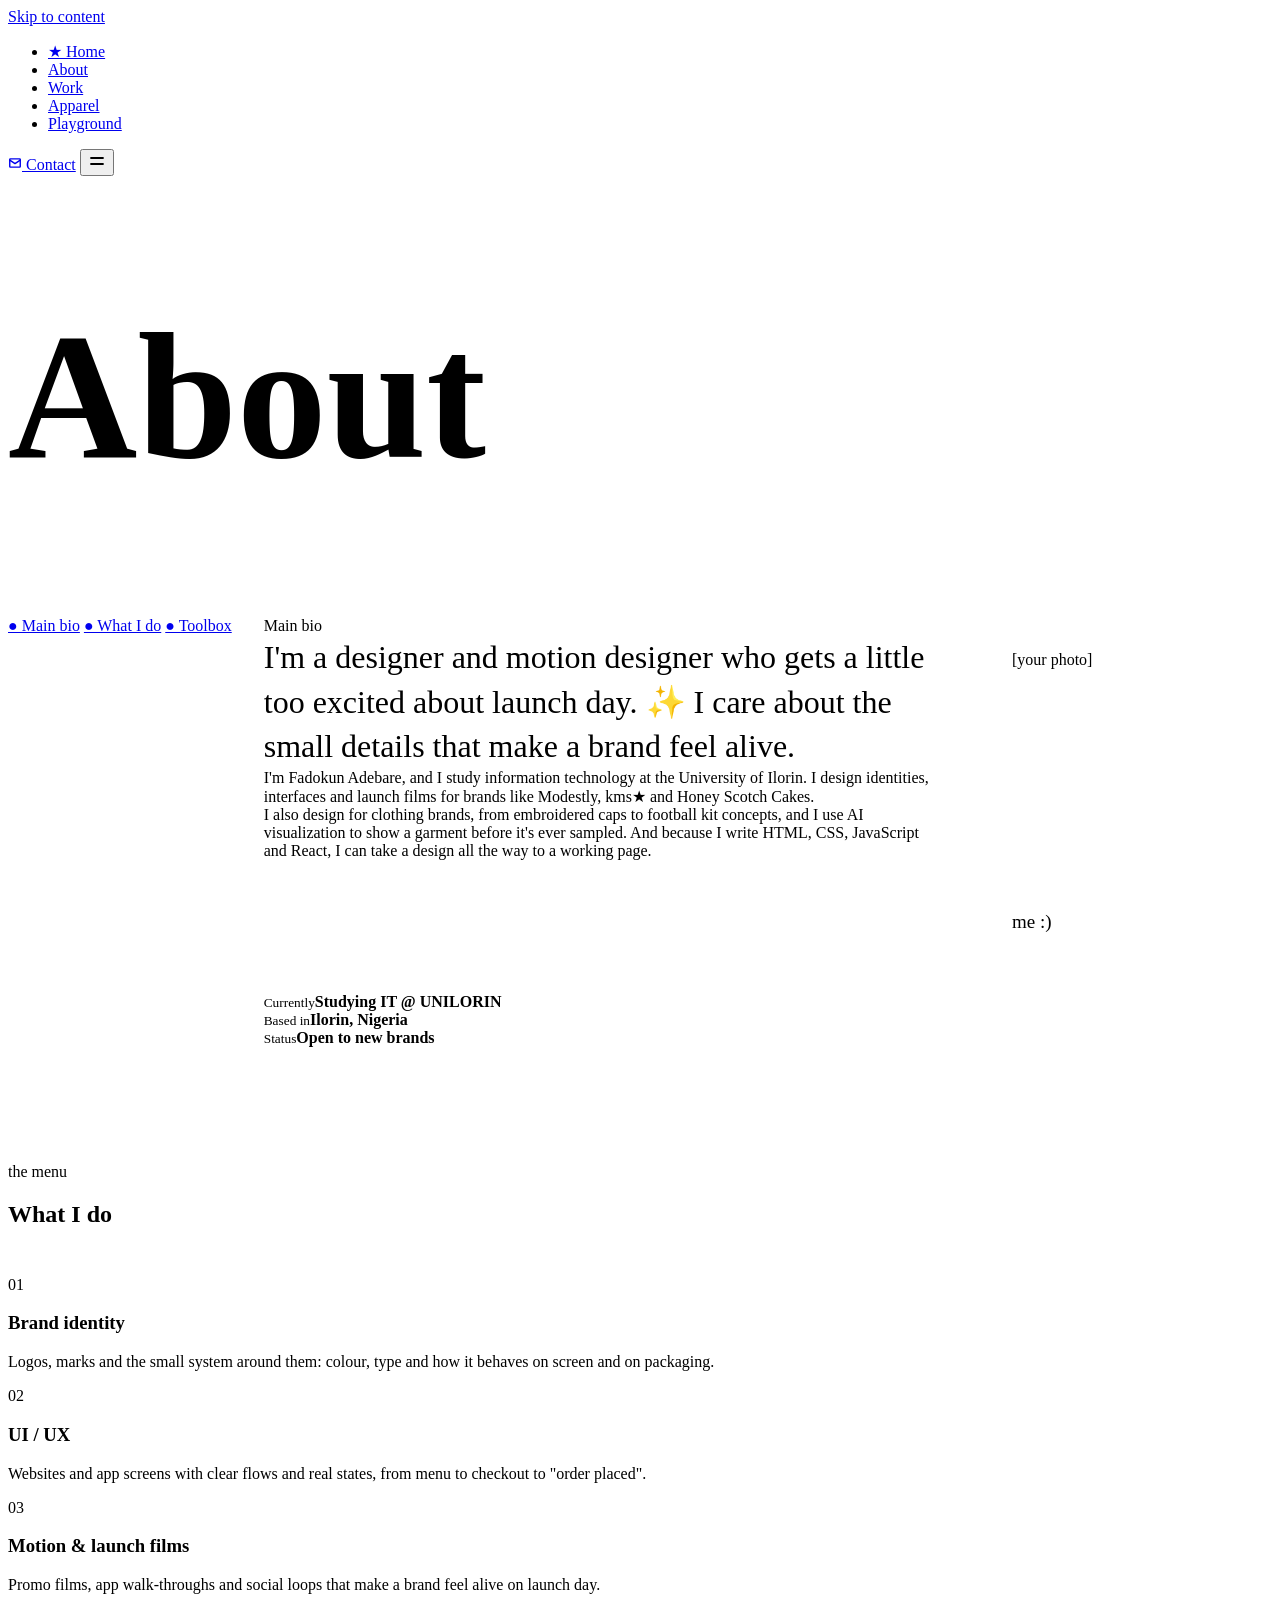
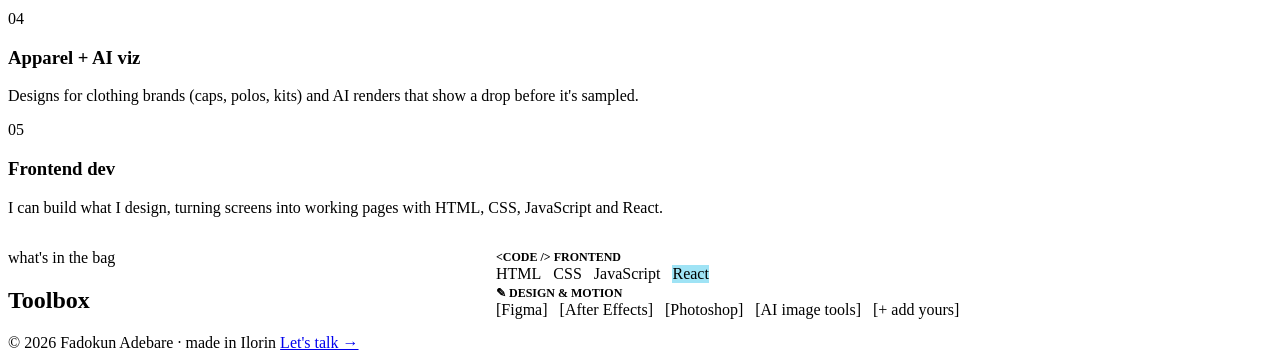
==== about.html @ f9a76da7 "Add files via upload" ====
<!doctype html>
<html lang="en">
<head>
  <meta charset="utf-8">
  <meta name="viewport" content="width=device-width, initial-scale=1">
  <title>About — Fadokun Adebare</title>
  <meta name="description" content="Designer, motion designer and frontend developer studying information technology at the University of Ilorin.">
  <meta property="og:title" content="About — Fadokun Adebare">
  <meta property="og:description" content="Designer, motion designer and frontend developer studying information technology at the University of Ilorin.">
  <meta name="theme-color" content="#F5F4EF">
  <link rel="icon" href="data:image/svg+xml,%3Csvg xmlns='http://www.w3.org/2000/svg' viewBox='0 0 32 32'%3E%3Ccircle cx='16' cy='16' r='14' fill='%23FF4F8B' stroke='%23161616' stroke-width='2'/%3E%3C/svg%3E">
  <link rel="stylesheet" href="css/style.css">
</head>
<body>
  <a class="skip" href="#main">Skip to content</a>
  <header class="site-header">
    <nav class="nav" aria-label="Main">
      <div class="nav-left">
        <a href="index.html" class="logo-dot" aria-label="Fadokun Adebare — home"></a>
        <ul class="nav-links">
        <li><a href="index.html">★ Home</a></li>
        <li><a href="about.html" aria-current="page">About</a></li>
        <li><a href="work.html">Work</a></li>
        <li><a href="apparel.html">Apparel</a></li>
        <li><a href="playground.html">Playground</a></li>
        </ul>
      </div>
      <div class="nav-right">
        <a class="dot-link" href="#" aria-label="Instagram" style="background: var(--yellow)"></a>
        <a class="dot-link" href="#" aria-label="Behance" style="background: var(--pink)"></a>
        <a class="dot-link" href="#" aria-label="LinkedIn" style="background: var(--green)"></a>
        <a class="nav-contact" href="contact.html"><svg aria-hidden="true" width="14" height="14" viewBox="0 0 24 24" fill="none" stroke="currentColor" stroke-width="2.4" stroke-linecap="round" stroke-linejoin="round"><rect x="3" y="5" width="18" height="14" rx="1"></rect><path d="M3 7l9 6 9-6"></path></svg> Contact</a>
        <button class="menu-btn" type="button" aria-label="Menu" aria-expanded="false">
          <svg aria-hidden="true" width="18" height="18" viewBox="0 0 24 24" fill="none" stroke="currentColor" stroke-width="2.4" stroke-linecap="round"><path d="M4 8h16M4 16h16"></path></svg>
        </button>
      </div>
    </nav>
  </header>

  <main id="main">
    <section class="wrap section first">
      <h1 class="pixel" style="font-size: clamp(96px, 14vw, 200px); line-height: .8">About</h1>
    </section>

    <section class="wrap" style="padding-bottom: 100px; display: flex; flex-wrap: wrap; gap: 32px; align-items: flex-start">
      <nav class="side-tabs" aria-label="On this page">
        <a href="#bio" style="background: var(--yellow-soft)">● Main bio</a>
        <a href="#skills" style="background: var(--pink-soft)">● What I do</a>
        <a href="#toolbox" style="background: var(--blue-soft)">● Toolbox</a>
      </nav>

      <div id="bio" class="paper-card reveal" style="flex: 999 1 560px; min-width: 0">
        <span class="label">Main bio</span>
        <div style="display: flex; flex-wrap: wrap; gap: 40px; align-items: flex-start">
          <div class="stack" style="flex: 999 1 380px; min-width: 0; gap: 20px">
            <p class="hand" style="margin: 0; font-size: 32px; line-height: 1.4">I'm a designer and motion designer who gets a little too excited about launch day. ✨ I care about the small details that make a brand feel alive.</p>
            <p class="lead" style="margin: 0">I'm Fadokun Adebare, and I study information technology at the University of Ilorin. I design identities, interfaces and launch films for brands like Modestly, kms★ and Honey Scotch Cakes.</p>
            <p class="lead" style="margin: 0">I also design for clothing brands, from embroidered caps to football kit concepts, and I use AI visualization to show a garment before it's ever sampled. And because I write HTML, CSS, JavaScript and React, I can take a design all the way to a working page.</p>
          </div>
          <figure class="polaroid" style="--r: 4deg; flex: 0 0 auto; padding-bottom: 44px">
            <span class="tape" style="background: rgba(169,196,255,.8)"></span>
            <div class="photo-ph" style="width: 220px; height: 260px">[your photo]</div>
            <figcaption><span class="hand" style="font-size: 19px">me :)</span></figcaption>
          </figure>
        </div>
        <div class="mini-notes">
          <div style="background: var(--mint); --r: -2deg"><small>Currently</small><b>Studying IT @ UNILORIN</b></div>
          <div style="background: var(--yellow-soft); --r: 1.5deg"><small>Based in</small><b>Ilorin, Nigeria</b></div>
          <div style="background: var(--pink-soft); --r: -1deg"><small>Status</small><b>Open to new brands</b></div>
        </div>
      </div>
    </section>

    <section id="skills" class="wrap section">
      <p class="eyebrow">the menu</p>
      <h2 class="pixel h-md" style="margin-bottom: 48px">What I do</h2>
      <div class="grid" style="grid-template-columns: repeat(auto-fit, minmax(min(100%, 240px), 1fr)); gap: 24px">
        <div class="service reveal" style="--sc: var(--yellow)"><span class="num">01</span><h3>Brand identity</h3><p>Logos, marks and the small system around them: colour, type and how it behaves on screen and on packaging.</p></div>
        <div class="service reveal" style="--sc: var(--green)"><span class="num">02</span><h3>UI / UX</h3><p>Websites and app screens with clear flows and real states, from menu to checkout to "order placed".</p></div>
        <div class="service reveal" style="--sc: var(--blue)"><span class="num">03</span><h3>Motion &amp; launch films</h3><p>Promo films, app walk-throughs and social loops that make a brand feel alive on launch day.</p></div>
        <div class="service reveal" style="--sc: var(--lilac)"><span class="num">04</span><h3>Apparel + AI viz</h3><p>Designs for clothing brands (caps, polos, kits) and AI renders that show a drop before it's sampled.</p></div>
        <div class="service reveal" style="--sc: var(--orange)"><span class="num">05</span><h3>Frontend dev</h3><p>I can build what I design, turning screens into working pages with HTML, CSS, JavaScript and React.</p></div>
      </div>
    </section>

    <section id="toolbox" class="wrap section" style="display: flex; flex-wrap: wrap; gap: 40px; align-items: center">
      <div style="flex: 1 1 320px">
        <p class="eyebrow">what's in the bag</p>
        <h2 class="pixel h-md">Toolbox</h2>
      </div>
      <div class="stack" style="flex: 2 1 520px; gap: 24px">
        <div class="stack" style="gap: 10px">
          <span class="mono" style="font-size: 12px; font-weight: 700; text-transform: uppercase">&lt;code /&gt; Frontend</span>
          <div style="display: flex; flex-wrap: wrap; gap: 12px">
            <span class="tool code" style="background: var(--orange)">HTML</span>
            <span class="tool code" style="background: var(--blue-soft)">CSS</span>
            <span class="tool code" style="background: var(--yellow)">JavaScript</span>
            <span class="tool code" style="background: #9FE3F5">React</span>
          </div>
        </div>
        <div class="stack" style="gap: 10px">
          <span class="mono" style="font-size: 12px; font-weight: 700; text-transform: uppercase">✎ Design &amp; motion</span>
          <div style="display: flex; flex-wrap: wrap; gap: 12px">
            <span class="tool">[Figma]</span>
            <span class="tool">[After Effects]</span>
            <span class="tool">[Photoshop]</span>
            <span class="tool">[AI image tools]</span>
            <span class="tool todo">[+ add yours]</span>
          </div>
        </div>
      </div>
    </section>

  </main>

  <footer class="wrap">
    <div class="site-footer">
      <span>© <span data-year>2026</span> Fadokun Adebare · made in Ilorin</span>
      <a href="contact.html">Let's talk →</a>
    </div>
  </footer>
  <script src="js/main.js"></script>
</body>
</html>
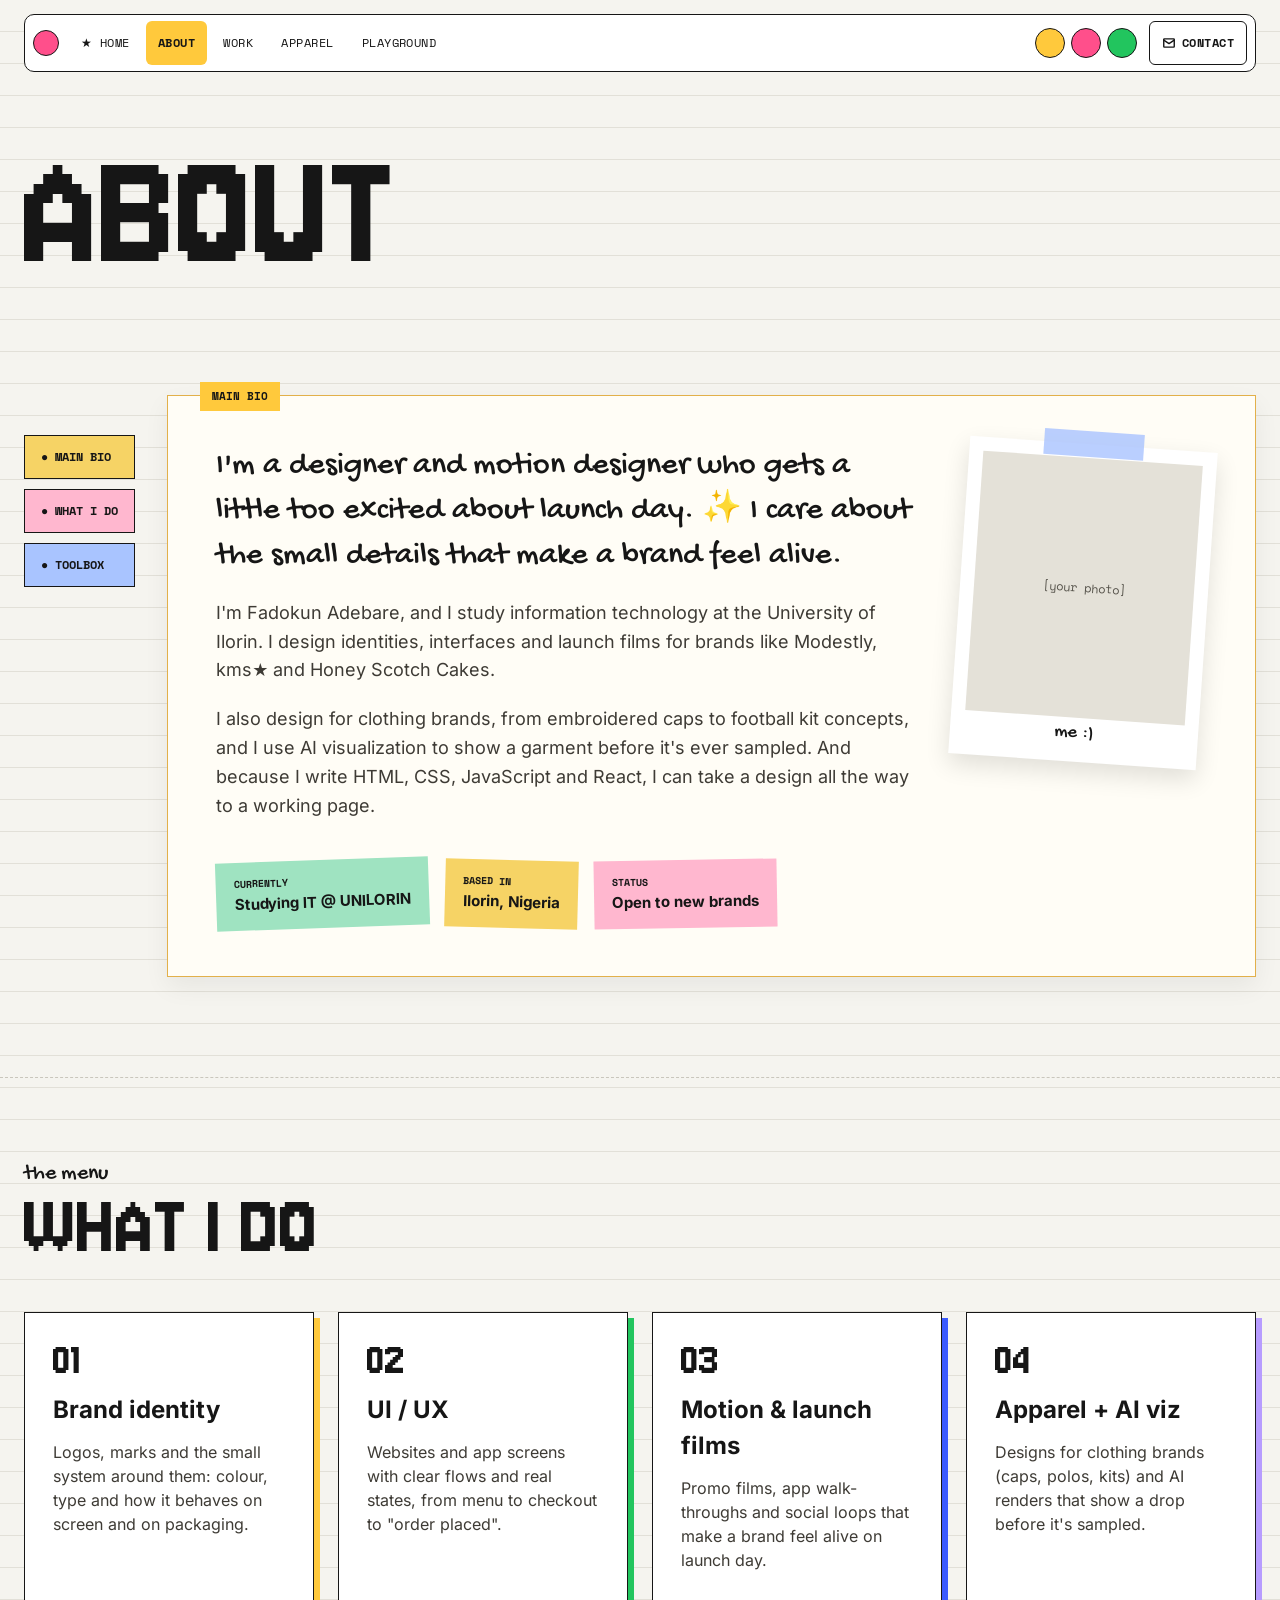
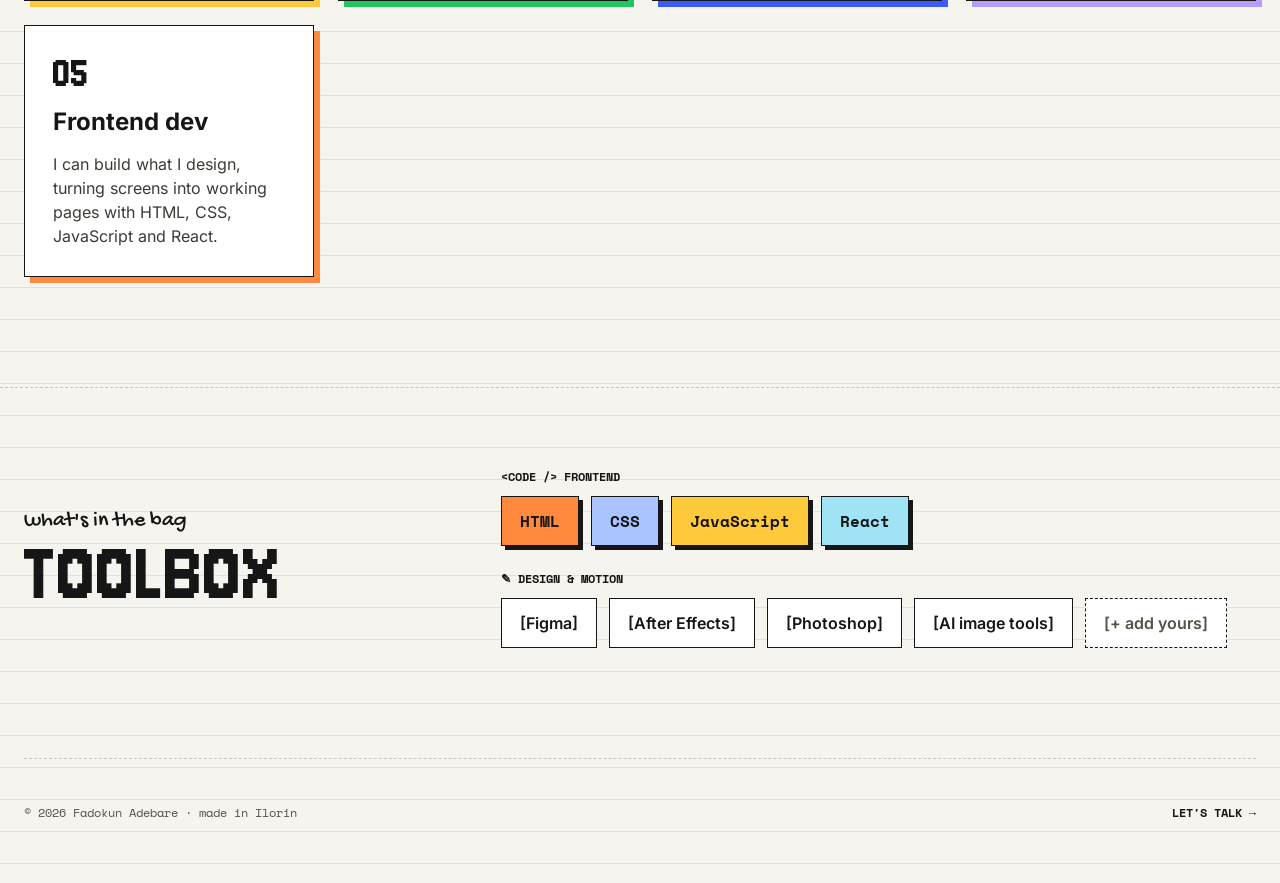
==== commit fc74bcf8: "Add files via upload" ====
--- a/about.html
+++ b/about.html
@@ -17,6 +17,7 @@
     <nav class="nav" aria-label="Main">
       <div class="nav-left">
         <a href="index.html" class="logo-dot" aria-label="Fadokun Adebare — home"></a>
+        <a href="index.html" class="nav-name">Fadokun A.</a>
         <ul class="nav-links">
         <li><a href="index.html">★ Home</a></li>
         <li><a href="about.html" aria-current="page">About</a></li>
--- a/css/style.css
+++ b/css/style.css
@@ -0,0 +1,443 @@
+/* ==========================================================
+   Fadokun Adebare — portfolio
+   Scrapbook / notebook theme
+   ========================================================== */
+
+/* Self-hosted fonts (SIL Open Font License) */
+@font-face { font-family: 'Jersey 10'; src: url('../fonts/jersey-10-latin-400-normal.woff2') format('woff2'); font-weight: 400; font-display: swap; }
+@font-face { font-family: 'Gochi Hand'; src: url('../fonts/gochi-hand-latin-400-normal.woff2') format('woff2'); font-weight: 400; font-display: swap; }
+@font-face { font-family: 'Space Mono'; src: url('../fonts/space-mono-latin-400-normal.woff2') format('woff2'); font-weight: 400; font-display: swap; }
+@font-face { font-family: 'Space Mono'; src: url('../fonts/space-mono-latin-700-normal.woff2') format('woff2'); font-weight: 700; font-display: swap; }
+@font-face { font-family: 'Inter'; src: url('../fonts/inter-latin-400-normal.woff2') format('woff2'); font-weight: 400; font-display: swap; }
+@font-face { font-family: 'Inter'; src: url('../fonts/inter-latin-500-normal.woff2') format('woff2'); font-weight: 500; font-display: swap; }
+@font-face { font-family: 'Inter'; src: url('../fonts/inter-latin-600-normal.woff2') format('woff2'); font-weight: 600; font-display: swap; }
+@font-face { font-family: 'Inter'; src: url('../fonts/inter-latin-700-normal.woff2') format('woff2'); font-weight: 700; font-display: swap; }
+
+:root {
+  --paper: #F5F4EF;
+  --line: #E2E0D8;
+  --ink: #161616;
+  --ink-2: #3E3B35;
+  --muted: #55524A;
+  --dash: #C9C6BC;
+
+  --yellow: #FFC93C;
+  --yellow-soft: #F6D365;
+  --pink: #FF4F8B;
+  --pink-soft: #FFB7CF;
+  --green: #22C55E;
+  --mint: #9FE3C1;
+  --blue: #3B5BFF;
+  --blue-soft: #A9C4FF;
+  --sky: #C9E8FF;
+  --lilac: #B79CFF;
+  --lilac-soft: #E2D8FF;
+  --orange: #FF8A3D;
+  --red: #FF5A36;
+
+  --f-pixel: 'Jersey 10', monospace;
+  --f-hand: 'Gochi Hand', cursive;
+  --f-mono: 'Space Mono', monospace;
+  --f-body: 'Inter', system-ui, sans-serif;
+
+  --max: 1320px;
+}
+
+* { box-sizing: border-box; }
+html { scroll-behavior: smooth; }
+body {
+  margin: 0;
+  background-color: var(--paper);
+  background-image: repeating-linear-gradient(to bottom, transparent 0, transparent 31px, var(--line) 31px, var(--line) 32px);
+  color: var(--ink);
+  font-family: var(--f-body);
+  font-size: 16px;
+  line-height: 1.5;
+  overflow-x: hidden;
+  -webkit-font-smoothing: antialiased;
+}
+img { display: block; max-width: 100%; }
+a { color: var(--ink); text-decoration: none; }
+a:hover { color: var(--blue); }
+:focus-visible { outline: 3px solid var(--blue); outline-offset: 3px; }
+.skip { position: absolute; left: -999px; top: 8px; background: var(--ink); color: #fff; padding: 10px 14px; z-index: 100; }
+.skip:focus { left: 8px; color: #fff; }
+
+/* ---------- type helpers ---------- */
+.pixel { font-family: var(--f-pixel); font-weight: 400; line-height: 0.82; text-transform: uppercase; margin: 0; }
+.hand { font-family: var(--f-hand); }
+.mono { font-family: var(--f-mono); }
+.eyebrow { margin: 0; font-family: var(--f-hand); font-size: 22px; }
+.h-xl { font-size: clamp(64px, 13vw, 190px); }
+.h-lg { font-size: clamp(64px, 9vw, 130px); }
+.h-md { font-size: clamp(56px, 7vw, 100px); }
+.lead { font-size: 18px; line-height: 1.6; color: var(--ink-2); }
+.muted { color: var(--muted); }
+.tag {
+  display: inline-flex; align-items: center; gap: 8px;
+  padding: 6px 12px; font-family: var(--f-mono); font-size: 12px; font-weight: 700; text-transform: uppercase;
+}
+.tag .dot { width: 8px; height: 8px; border-radius: 50%; background: currentColor; }
+
+/* ---------- layout ---------- */
+.wrap { max-width: var(--max); margin: 0 auto; padding-left: 24px; padding-right: 24px; }
+.section { padding-top: 80px; padding-bottom: 110px; border-top: 1.5px dashed var(--dash); }
+.section.first { border-top: 0; padding-top: 56px; }
+.center { text-align: center; }
+.row-between { display: flex; flex-wrap: wrap; gap: 20px; justify-content: space-between; align-items: flex-end; }
+.stack { display: flex; flex-direction: column; }
+
+/* ---------- nav ---------- */
+.site-header { position: sticky; top: 0; z-index: 50; padding: 14px 24px; }
+.nav {
+  max-width: var(--max); margin: 0 auto; background: #fff; border: 1.5px solid var(--ink); border-radius: 10px;
+  padding: 6px 8px; display: flex; gap: 8px; align-items: center; justify-content: space-between;
+  font-family: var(--f-mono); font-size: 12px; text-transform: uppercase; letter-spacing: 0.04em;
+}
+.nav-left { display: flex; align-items: center; gap: 4px; }
+.logo-dot { width: 26px; height: 26px; border-radius: 50%; background: var(--pink); border: 1.5px solid var(--ink); margin-right: 6px; flex: none; transition: transform .3s; }
+.logo-dot:hover { transform: rotate(180deg) scale(1.1); }
+.nav-links { display: flex; gap: 4px; align-items: center; list-style: none; margin: 0; padding: 0; }
+.nav-links a, .nav-contact {
+  padding: 10px 12px; border-radius: 6px; min-height: 44px; display: inline-flex; align-items: center; gap: 6px;
+}
+.nav-links a[aria-current="page"] { background: var(--yellow); font-weight: 700; }
+.nav-links a:hover { background: #F2F0E8; color: var(--ink); }
+.nav-right { display: flex; align-items: center; gap: 6px; }
+.dot-link { width: 30px; height: 30px; border-radius: 50%; border: 1.5px solid var(--ink); display: inline-block; transition: transform .2s; }
+.dot-link:hover { transform: translateY(-3px); }
+.nav-contact { border: 1.5px solid var(--ink); font-weight: 700; margin-left: 6px; }
+.nav-contact[aria-current="page"] { background: var(--yellow); }
+.menu-btn { display: none; width: 44px; height: 44px; border: 0; border-radius: 6px; background: var(--yellow); cursor: pointer; align-items: center; justify-content: center; }
+
+@media (max-width: 860px) {
+  .nav { flex-wrap: wrap; }
+  .nav-left { display: contents; }
+  .logo-dot { order: 1; }
+  .nav-right { order: 2; margin-left: auto; }
+  .menu-btn { display: inline-flex; }
+  .nav-right .dot-link { display: none; }
+  .nav-links { display: none; width: 100%; flex-direction: column; align-items: stretch; order: 3; padding: 6px 0; }
+  .nav.open .nav-links { display: flex; }
+  .nav-links a { font-size: 14px; }
+  .nav-contact { margin-left: 0; }
+}
+
+/* ---------- buttons ---------- */
+.btn {
+  display: inline-flex; align-items: center; gap: 10px; padding: 14px 22px; min-height: 44px; border-radius: 6px;
+  font-family: var(--f-mono); font-size: 13px; font-weight: 700; text-transform: uppercase; letter-spacing: 0.06em;
+  border: 1.5px solid var(--ink); cursor: pointer; transition: transform .15s, box-shadow .15s;
+}
+.btn:hover { transform: translate(-2px, -2px); box-shadow: 4px 4px 0 var(--ink); }
+.btn-dark { background: var(--ink); color: #fff; }
+.btn-dark:hover { color: #fff; }
+.btn-dark .sq { width: 14px; height: 14px; background: var(--blue); }
+.btn-light { background: #fff; color: var(--ink); }
+
+/* ---------- hero ---------- */
+.hero { position: relative; padding: 96px 24px 120px; display: flex; flex-direction: column; align-items: center; text-align: center; }
+.hero .avatar { position: absolute; border-radius: 50%; border: 3px solid #fff; box-shadow: 0 0 0 1.5px var(--ink); animation: bob 5s ease-in-out infinite; }
+.hero .a1 { left: 9%; top: 300px; width: 64px; height: 64px; background: #FFB27A; }
+.hero .a2 { right: 10%; top: 330px; width: 56px; height: 56px; background: var(--blue-soft); animation-delay: -2s; }
+.name-wrap { position: relative; padding: 20px 64px 0; }
+.sticker { position: absolute; padding: 6px 12px; white-space: nowrap; animation: bob 6s ease-in-out infinite; }
+.sticker.m { font-family: var(--f-mono); font-size: 12px; font-weight: 700; text-transform: uppercase; }
+.sticker.h { font-family: var(--f-hand); font-size: 18px; }
+.s1 { left: -60px; top: -18px; --r: -6deg; background: var(--mint); }
+.s2 { right: -80px; top: -10px; --r: 5deg; background: var(--yellow-soft); animation-delay: -1.5s; }
+.s3 { left: -110px; bottom: 6px; --r: -4deg; background: var(--yellow); animation-delay: -3s; }
+.s4 { right: -96px; bottom: 0; --r: 6deg; background: var(--sky); animation-delay: -4.5s; }
+.select-frame { position: relative; border: 1.5px solid var(--red); padding: 18px 36px 6px; }
+.select-frame i { position: absolute; width: 10px; height: 10px; background: #fff; border: 1.5px solid var(--red); }
+.select-frame i:nth-child(1) { left: -6px; top: -6px; }
+.select-frame i:nth-child(2) { right: -6px; top: -6px; }
+.select-frame i:nth-child(3) { left: -6px; bottom: -6px; }
+.select-frame i:nth-child(4) { right: -6px; bottom: -6px; }
+.hero h1 { font-size: clamp(64px, 12vw, 176px); letter-spacing: 0.01em; }
+.status { margin: 14px 0 0; font-family: var(--f-mono); font-size: 12px; text-transform: uppercase; letter-spacing: 0.06em; display: flex; gap: 8px; align-items: center; justify-content: center; }
+.status .live { width: 8px; height: 8px; border-radius: 50%; background: var(--green); animation: pulse 1.8s infinite; }
+.hero-line { margin: 56px 0 0; max-width: 640px; font-size: clamp(28px, 3.4vw, 44px); font-weight: 600; letter-spacing: -0.03em; line-height: 1.15; }
+.hero-ctas { margin-top: 36px; display: flex; flex-wrap: wrap; gap: 12px; justify-content: center; }
+
+@media (max-width: 760px) {
+  .hero { padding: 56px 20px 80px; }
+  .hero .avatar { display: none; }
+  .name-wrap { padding: 24px 0 0; }
+  .s1 { left: -6px; top: -14px; } .s2, .s3, .s4 { display: none; }
+}
+
+/* ---------- cards / grids ---------- */
+.grid { display: grid; gap: 28px; }
+.grid-3 { grid-template-columns: repeat(auto-fit, minmax(min(100%, 320px), 1fr)); }
+.grid-2 { grid-template-columns: repeat(auto-fit, minmax(min(100%, 520px), 1fr)); gap: 56px 40px; }
+.thumb { border: 1.5px solid var(--ink); width: 100%; height: 360px; object-fit: cover; transition: transform .3s; }
+.card-link { display: flex; flex-direction: column; gap: 12px; }
+.card-link:hover .thumb, .card-link:hover .frame { transform: rotate(-1deg) scale(1.01); }
+.card-title { font-size: 20px; font-weight: 600; }
+.card-meta { margin-top: -8px; font-family: var(--f-mono); font-size: 12px; color: var(--muted); text-transform: uppercase; }
+.duo { display: flex; overflow: hidden; border: 1.5px solid var(--ink); }
+.duo img { min-width: 0; height: 100%; object-fit: cover; }
+
+/* project card (work page) */
+.project { display: flex; flex-direction: column; gap: 14px; }
+.project[hidden] { display: none; }
+.project .frame { height: 440px; padding: 18px; transition: transform .3s; }
+.project .duo { height: 100%; }
+.project h3 { margin: 0; font-size: 26px; letter-spacing: -0.02em; }
+.project .cta { font-family: var(--f-mono); font-size: 12px; font-weight: 700; text-transform: uppercase; text-decoration: underline; }
+.project p { margin: -6px 0 0; color: var(--ink-2); }
+
+/* filters */
+.filters { margin-top: 36px; display: flex; flex-wrap: wrap; gap: 10px; align-items: center; }
+.chip {
+  padding: 10px 18px; min-height: 44px; border: 1.5px solid var(--ink); border-radius: 999px; background: #fff; color: var(--ink);
+  font-family: var(--f-mono); font-size: 12px; font-weight: 700; text-transform: uppercase; cursor: pointer; transition: background .15s, transform .15s;
+}
+.chip:hover { transform: translateY(-2px); }
+.chip[aria-pressed="true"] { background: var(--yellow); }
+
+/* sticky notes */
+.notes { display: flex; flex-wrap: wrap; gap: 28px; justify-content: center; }
+.note {
+  width: 220px; height: 220px; padding: 20px; box-shadow: 0 8px 18px rgba(0,0,0,.12);
+  display: flex; flex-direction: column; justify-content: space-between; text-align: left;
+  transform: rotate(var(--r, 0deg)); transition: transform .2s, box-shadow .2s;
+}
+.note:hover { transform: rotate(0deg) translateY(-6px); box-shadow: 0 16px 28px rgba(0,0,0,.16); color: var(--ink); }
+.note .num { font-family: var(--f-pixel); font-size: 56px; line-height: .8; }
+.note b { display: block; font-size: 22px; }
+.note span.hand { font-size: 18px; }
+
+/* tape strips */
+.tapes { display: flex; flex-wrap: wrap; gap: 20px; justify-content: center; }
+.tapes span { padding: 10px 26px; font-weight: 700; font-size: 18px; transform: rotate(var(--r, 0deg)); }
+
+/* polaroids */
+.polaroid { margin: 0; background: #fff; padding: 14px 14px 56px; box-shadow: 0 10px 24px rgba(0,0,0,.12); position: relative; transform: rotate(var(--r, 0deg)); transition: transform .3s; }
+.polaroid:hover { transform: rotate(0deg) scale(1.02); }
+.polaroid figcaption { position: absolute; left: 16px; right: 16px; bottom: 14px; display: flex; flex-direction: column; align-items: center; gap: 2px; text-align: center; }
+.polaroid figcaption .hand { font-size: 22px; }
+.polaroid figcaption .mono { font-size: 11px; text-transform: uppercase; color: var(--muted); }
+.tape { position: absolute; width: 100px; height: 26px; left: 50%; top: -13px; margin-left: -50px; z-index: 2; }
+.photo-ph { background: #E4E1D8; display: flex; align-items: center; justify-content: center; font-family: var(--f-mono); font-size: 12px; color: var(--muted); }
+
+/* pinboard */
+.pinboard { display: flex; flex-wrap: wrap; gap: 48px 36px; justify-content: center; align-items: center; }
+.pin { margin: 0; position: relative; transform: rotate(var(--r, 0deg)); transition: transform .25s; }
+.pin:hover { transform: rotate(0deg) scale(1.04); z-index: 3; }
+.pin::before { content: ""; position: absolute; left: 50%; top: -9px; width: 18px; height: 18px; margin-left: -9px; border-radius: 50%; background: var(--pc, var(--pink)); border: 1.5px solid var(--ink); z-index: 2; }
+.pin img { box-shadow: 0 10px 22px rgba(0,0,0,.14); object-fit: cover; }
+.pin figcaption { position: absolute; bottom: -16px; left: -10px; padding: 4px 10px; font-family: var(--f-hand); font-size: 17px; }
+
+/* about */
+.side-tabs { display: flex; flex-direction: column; gap: 10px; padding-top: 40px; }
+.side-tabs a { padding: 10px 16px; border: 1.5px solid var(--ink); font-family: var(--f-mono); font-size: 12px; font-weight: 700; text-transform: uppercase; min-height: 44px; display: flex; align-items: center; }
+.paper-card { background: #FFFDF6; border: 1.5px solid #E2B04A; padding: 48px; position: relative; box-shadow: 0 10px 24px rgba(0,0,0,.06); }
+.paper-card .label { position: absolute; left: 32px; top: -14px; padding: 6px 12px; background: var(--yellow); font-family: var(--f-mono); font-size: 11px; font-weight: 700; text-transform: uppercase; }
+.mini-notes { margin-top: 40px; display: flex; flex-wrap: wrap; gap: 16px; }
+.mini-notes div { padding: 14px 18px; transform: rotate(var(--r, 0deg)); }
+.mini-notes small { display: block; font-family: var(--f-mono); font-size: 10px; font-weight: 700; text-transform: uppercase; }
+.mini-notes b { font-size: 15px; }
+.service { background: #fff; border: 1.5px solid var(--ink); padding: 28px; display: flex; flex-direction: column; gap: 12px; box-shadow: 6px 6px 0 var(--sc, var(--yellow)); transition: transform .2s, box-shadow .2s; }
+.service:hover { transform: translate(-3px, -3px); box-shadow: 9px 9px 0 var(--sc, var(--yellow)); }
+.service .num { font-family: var(--f-pixel); font-size: 48px; line-height: .8; }
+.service h3 { margin: 0; font-size: 24px; }
+.service p { margin: 0; color: var(--ink-2); }
+.tool { padding: 12px 18px; border: 1.5px solid var(--ink); font-weight: 600; background: #fff; }
+.tool.code { font-family: var(--f-mono); font-weight: 700; box-shadow: 4px 4px 0 var(--ink); }
+.tool.todo { border-style: dashed; color: var(--muted); }
+
+/* case study */
+.info-notes { display: grid; grid-template-columns: repeat(2, minmax(0, 1fr)); gap: 14px; margin: 0; }
+.info-notes div { padding: 12px 14px; transform: rotate(var(--r, 0deg)); }
+.info-notes dt { font-family: var(--f-mono); font-size: 10px; font-weight: 700; text-transform: uppercase; }
+.info-notes dd { margin: 4px 0 0; font-size: 14px; }
+.split { display: flex; flex-wrap: wrap; gap: 56px; align-items: center; }
+.split > * { flex: 1 1 400px; min-width: 0; }
+.split.rev { flex-wrap: wrap-reverse; }
+.step-label { align-self: flex-start; padding: 6px 12px; font-family: var(--f-mono); font-size: 11px; font-weight: 700; text-transform: uppercase; }
+
+/* apparel callouts */
+.annotated { position: relative; }
+.callout { position: absolute; padding: 6px 10px; font-family: var(--f-hand); font-size: 17px; transform: rotate(var(--r, 0deg)); }
+@media (max-width: 600px) { .callout { font-size: 14px; } }
+
+/* process notes */
+.proc { padding: 28px; display: flex; flex-direction: column; gap: 10px; transform: rotate(var(--r, 0deg)); }
+.proc .num { font-family: var(--f-pixel); font-size: 56px; line-height: .8; }
+.proc h3 { margin: 0; font-size: 22px; }
+.proc p { margin: 0; font-size: 15px; }
+
+/* contact */
+.brief { background: #fff; border: 1.5px solid var(--ink); padding: 36px; display: flex; flex-direction: column; gap: 28px; }
+.brief fieldset { margin: 0; padding: 0; border: 0; }
+.brief legend, .brief label { font-family: var(--f-mono); font-size: 12px; font-weight: 700; text-transform: uppercase; margin-bottom: 12px; display: block; padding: 0; }
+.brief input, .brief textarea { width: 100%; padding: 12px; border: 1.5px solid var(--ink); background: #FFFBEB; font-family: var(--f-body); font-size: 15px; min-height: 44px; }
+.brief textarea { resize: vertical; }
+.pick {
+  padding: 10px 16px; min-height: 44px; border: 1.5px solid var(--ink); background: #fff; color: var(--ink);
+  font-family: var(--f-body); font-size: 14px; font-weight: 600; cursor: pointer; transition: background .15s, box-shadow .15s, transform .15s;
+}
+.pick[aria-pressed="true"] { background: var(--pc, var(--yellow)); box-shadow: 3px 3px 0 var(--ink); transform: translate(-1px, -1px); }
+.picks { display: flex; flex-wrap: wrap; gap: 10px; }
+.sticky-brief { position: relative; transform: rotate(2.5deg); }
+.sticky-brief .body { background: #F6E3A1; padding: 40px 30px 34px; box-shadow: 0 14px 28px rgba(0,0,0,.14); display: flex; flex-direction: column; gap: 14px; font-family: var(--f-hand); font-size: 23px; line-height: 1.4; }
+.sticky-brief mark { background: #fff; padding: 0 4px; }
+.sent { align-self: flex-start; padding: 6px 12px; background: var(--green); font-family: var(--f-mono); font-size: 12px; font-weight: 700; text-transform: uppercase; transform: rotate(-3deg); }
+.contact-line { display: inline-flex; align-items: center; gap: 8px; padding: 10px 16px; min-height: 44px; border: 1.5px solid var(--ink); background: #fff; font-family: var(--f-mono); font-size: 14px; font-weight: 700; }
+.socials { display: flex; gap: 6px; background: #fff; border: 1.5px solid var(--ink); border-radius: 8px; padding: 6px; }
+.socials a { padding: 10px 14px; font-family: var(--f-mono); font-size: 11px; font-weight: 700; text-transform: uppercase; min-height: 44px; display: inline-flex; align-items: center; }
+
+/* black CTA band */
+.band { display: flex; flex-wrap: wrap; gap: 20px; justify-content: space-between; align-items: center; background: var(--ink); color: #fff; padding: 48px 40px; position: relative; }
+.band:hover { color: #fff; }
+.band .pill { padding: 14px 22px; background: var(--yellow); color: var(--ink); font-family: var(--f-mono); font-size: 13px; font-weight: 700; text-transform: uppercase; }
+
+/* footer */
+.site-footer { border-top: 1.5px dashed var(--dash); padding-top: 32px; padding-bottom: 48px; display: flex; flex-wrap: wrap; gap: 16px; justify-content: space-between; align-items: center; font-family: var(--f-mono); font-size: 12px; color: var(--muted); }
+.site-footer a { font-weight: 700; text-transform: uppercase; min-height: 44px; display: inline-flex; align-items: center; }
+
+/* ---------- motion ---------- */
+@keyframes bob { 0%, 100% { transform: rotate(var(--r, 0deg)) translateY(0); } 50% { transform: rotate(var(--r, 0deg)) translateY(-6px); } }
+@keyframes pulse { 0% { box-shadow: 0 0 0 0 rgba(34,197,94,.6); } 70% { box-shadow: 0 0 0 8px rgba(34,197,94,0); } 100% { box-shadow: 0 0 0 0 rgba(34,197,94,0); } }
+.reveal { opacity: 0; translate: 0 24px; transition: opacity .6s ease, translate .6s ease, transform .3s; }
+.reveal.in { opacity: 1; translate: 0 0; }
+@media (prefers-reduced-motion: reduce) {
+  *, *::before, *::after { animation: none !important; transition: none !important; }
+  .reveal { opacity: 1; translate: none; }
+  html { scroll-behavior: auto; }
+}
+
+/* ---------- kms case study ---------- */
+.phone-band { position: relative; overflow: hidden; background: #154A2C; border: 1.5px solid var(--ink); padding: 72px 24px 56px; }
+.band-word { position: absolute; left: 0; right: 0; top: 50%; transform: translateY(-50%); text-align: center; font-family: var(--f-pixel); font-size: clamp(80px, 12vw, 180px); line-height: .85; color: rgba(242,194,48,.14); text-transform: uppercase; pointer-events: none; }
+.phones { position: relative; display: flex; justify-content: center; gap: clamp(8px, 2vw, 32px); flex-wrap: wrap; }
+.phones img { width: clamp(140px, 19vw, 260px); height: auto; transform: rotate(var(--r, 0deg)) translateY(var(--y, 0)); filter: drop-shadow(0 18px 28px rgba(0,0,0,.35)); transition: transform .35s; }
+.phones img:hover { transform: rotate(0deg) translateY(calc(var(--y, 0px) - 10px)) scale(1.03); }
+.phone-solo { border: 1.5px solid var(--ink); padding: 40px 24px; display: flex; justify-content: center; }
+.phone-solo img { width: min(300px, 70vw); height: auto; filter: drop-shadow(0 16px 26px rgba(0,0,0,.3)); }
+
+/* ---------- video ---------- */
+.film-frame { margin: 0; flex: 0 1 440px; position: relative; background: #fff; padding: 14px 14px 52px; box-shadow: 0 14px 30px rgba(0,0,0,.16); transform: rotate(-1.5deg); }
+.film-frame video { display: block; width: 100%; aspect-ratio: 4 / 5; object-fit: cover; background: #154A2C; }
+.film-frame figcaption { position: absolute; left: 0; right: 0; bottom: 14px; text-align: center; font-size: 20px; }
+.film-sticker { position: absolute; right: -14px; top: 26px; z-index: 2; padding: 6px 12px; background: var(--pink); font-family: var(--f-mono); font-size: 11px; font-weight: 700; text-transform: uppercase; transform: rotate(6deg); }
+.film-beats { display: flex; flex-wrap: wrap; gap: 8px; margin-top: 6px; }
+.film-beats span { padding: 6px 12px; font-family: var(--f-mono); font-size: 11px; font-weight: 700; text-transform: uppercase; }
+section[id], [id].paper-card { scroll-margin-top: 96px; }
+
+/* ---------- modestly case study ---------- */
+.mdly-band { position: relative; overflow: hidden; background: #1E1A16; border: 1.5px solid var(--ink); padding: clamp(28px, 5vw, 64px); display: flex; flex-wrap: wrap; gap: clamp(28px, 5vw, 64px); align-items: center; }
+.mdly-word { position: absolute; left: -2%; right: -2%; top: 50%; transform: translateY(-50%) rotate(-4deg); font-family: Georgia, 'Times New Roman', serif; font-style: italic; font-size: clamp(64px, 10vw, 150px); line-height: 1; color: transparent; -webkit-text-stroke: 1px rgba(201,162,74,.22); white-space: nowrap; pointer-events: none; }
+.mdly-phone { margin: 0 auto; position: relative; flex: 0 1 340px; padding: 10px; background: #0c0a08; border-radius: 44px; box-shadow: 0 30px 60px rgba(0,0,0,.5), 0 0 0 1.5px #3a332b; }
+.mdly-phone video { display: block; width: 100%; aspect-ratio: 9 / 16; object-fit: cover; border-radius: 34px; background: #1E1A16; }
+.mdly-copy { position: relative; flex: 1 1 360px; min-width: 0; }
+.flow-strip { list-style: none; margin: 0; padding: 12px max(24px, calc((100vw - 1320px) / 2 + 24px)) 28px; display: flex; gap: 22px; overflow-x: auto; scroll-snap-type: x mandatory; scrollbar-width: thin; }
+.flow-strip li { flex: 0 0 clamp(170px, 20vw, 230px); scroll-snap-align: start; display: flex; flex-direction: column; gap: 12px; }
+.flow-strip li:nth-child(odd) img { transform: rotate(-1.5deg); }
+.flow-strip li:nth-child(even) img { transform: rotate(1.5deg); }
+.flow-strip img { width: 100%; height: auto; filter: drop-shadow(0 12px 18px rgba(0,0,0,.18)); transition: transform .3s; }
+.flow-strip li:hover img { transform: rotate(0deg) translateY(-6px); }
+.flow-strip span { font-family: var(--f-hand); font-size: 20px; text-align: center; }
+.flow-strip b { font-family: var(--f-pixel); font-weight: 400; font-size: 26px; margin-right: 4px; }
+.phone-pair { border: 1.5px solid var(--ink); padding: 40px 20px; display: flex; justify-content: center; gap: 4%; }
+.phone-pair img { width: 44%; max-width: 230px; height: auto; transform: rotate(var(--r, 0deg)); filter: drop-shadow(0 14px 22px rgba(0,0,0,.25)); }
+
+/* ---------- 3D clips ---------- */
+.clips { display: grid; grid-template-columns: repeat(auto-fit, minmax(min(100%, 230px), 1fr)); gap: 40px 28px; align-items: start; }
+.clip { margin: 0; position: relative; background: #fff; padding: 10px 10px 58px; box-shadow: 0 12px 26px rgba(0,0,0,.14); transform: rotate(var(--r, 0deg)); transition: transform .3s; }
+.clip:hover { transform: rotate(0deg) translateY(-6px); }
+.clip video { display: block; width: 100%; aspect-ratio: 9 / 16; object-fit: cover; background: #ECEAE4; }
+.clip figcaption { position: absolute; left: 0; right: 0; bottom: 10px; display: flex; flex-direction: column; align-items: center; gap: 2px; }
+.clip figcaption .hand { font-size: 21px; }
+.clip figcaption .mono { font-size: 10px; text-transform: uppercase; color: var(--muted); }
+.clip-new { position: absolute; right: -12px; top: 18px; z-index: 2; padding: 5px 12px; background: var(--green); font-family: var(--f-mono); font-size: 11px; font-weight: 700; text-transform: uppercase; transform: rotate(8deg); }
+#ai-viz { overflow-x: clip; } .clips { padding: 0 6px; }
+
+/* ==========================================================
+   Mobile polish
+   ========================================================== */
+[hidden] { display: none !important; }
+.nav-name { display: none; }
+
+@media (max-width: 760px) {
+  body { font-size: 15px; }
+  .wrap { padding-left: 18px; padding-right: 18px; }
+  .section { padding-top: 56px; padding-bottom: 64px; }
+  .section.first { padding-top: 36px; }
+  .lead { font-size: 16px; }
+  .eyebrow { font-size: 19px; }
+
+  /* header */
+  .site-header { padding: 10px 12px; }
+  .nav-name { display: inline-block; order: 1; font-family: var(--f-mono); font-size: 12px; font-weight: 700; text-transform: uppercase; letter-spacing: .04em; margin-left: -2px; }
+  .nav-contact { padding: 10px; }
+
+  /* hero */
+  .hero { padding: 48px 18px 64px; }
+  .name-wrap { padding-top: 34px; }
+  .s1 { top: 0; left: 50%; transform: translateX(-50%) rotate(-3deg); animation: none; }
+  .hero-line { margin-top: 40px; font-size: 26px; }
+  .hero-ctas .btn { padding: 12px 16px; font-size: 12px; }
+
+  /* sticky notes: two per row */
+  .notes { gap: 14px; }
+  .note { width: calc(50% - 7px); height: auto; aspect-ratio: 1; padding: 14px; }
+  .note .num { font-size: 40px; }
+  .note b { font-size: 17px; }
+  .note span.hand { font-size: 15px; }
+  .tapes { gap: 12px; }
+  .tapes span { font-size: 15px; padding: 8px 16px; }
+
+  /* cards */
+  .thumb { height: 300px; }
+  .project .frame { height: 340px; padding: 12px; }
+  .project h3 { font-size: 22px; }
+  .grid-2 { gap: 44px; }
+
+  /* about */
+  .side-tabs { flex-direction: row; flex-wrap: wrap; padding-top: 0; gap: 8px; width: 100%; }
+  .side-tabs a { font-size: 11px; padding: 8px 12px; }
+  .paper-card { padding: 30px 20px 26px; }
+  .paper-card .hand { font-size: 24px !important; }
+  .paper-card .polaroid .photo-ph { width: 180px !important; height: 210px !important; }
+  .mini-notes { gap: 10px; margin-top: 28px; }
+  .service { padding: 22px; }
+
+  /* case studies */
+  .split { gap: 28px; }
+  .split .pixel { font-size: 48px !important; }
+  .info-notes { gap: 10px; }
+  .band { padding: 36px 22px; }
+  .phone-band { padding: 36px 14px; }
+  .phones { display: grid; grid-template-columns: 1fr 1fr; gap: 18px 10px; justify-items: center; }
+  .phones img { width: 100%; max-width: 170px; --y: 0px !important; }
+  .band-word { font-size: 64px; }
+  .phone-solo, .phone-pair { padding: 26px 14px; }
+  .phone-solo img { width: min(240px, 66vw); }
+  .mdly-band { padding: 22px 16px 28px; }
+  .mdly-phone { flex-basis: 100%; max-width: 280px; border-radius: 36px; }
+  .mdly-phone video { border-radius: 28px; }
+
+  /* apparel: two clips per row */
+  .clips { grid-template-columns: 1fr 1fr; gap: 26px 12px; }
+  .clip { padding: 6px 6px 46px; }
+  .clip figcaption .hand { font-size: 16px; }
+  .clip figcaption .mono { font-size: 9px; }
+  .clip-new { right: -6px; font-size: 10px; }
+  .film-frame { flex-basis: 100%; }
+
+  /* playground: smaller pins, two-up where they fit */
+  .pinboard { gap: 34px 14px; }
+  .pin img { width: 42vw !important; height: auto !important; max-height: 340px; }
+  .pin figcaption { font-size: 14px; bottom: -14px; }
+
+  /* contact */
+  .brief { padding: 22px 18px; gap: 22px; }
+  .pick { padding: 9px 12px; font-size: 13px; }
+  .sticky-brief { transform: rotate(1.5deg); }
+  .sticky-brief .body { font-size: 20px; padding: 32px 22px 26px; }
+  .socials a { padding: 10px; font-size: 10px; }
+}
+main { overflow-x: clip; }
